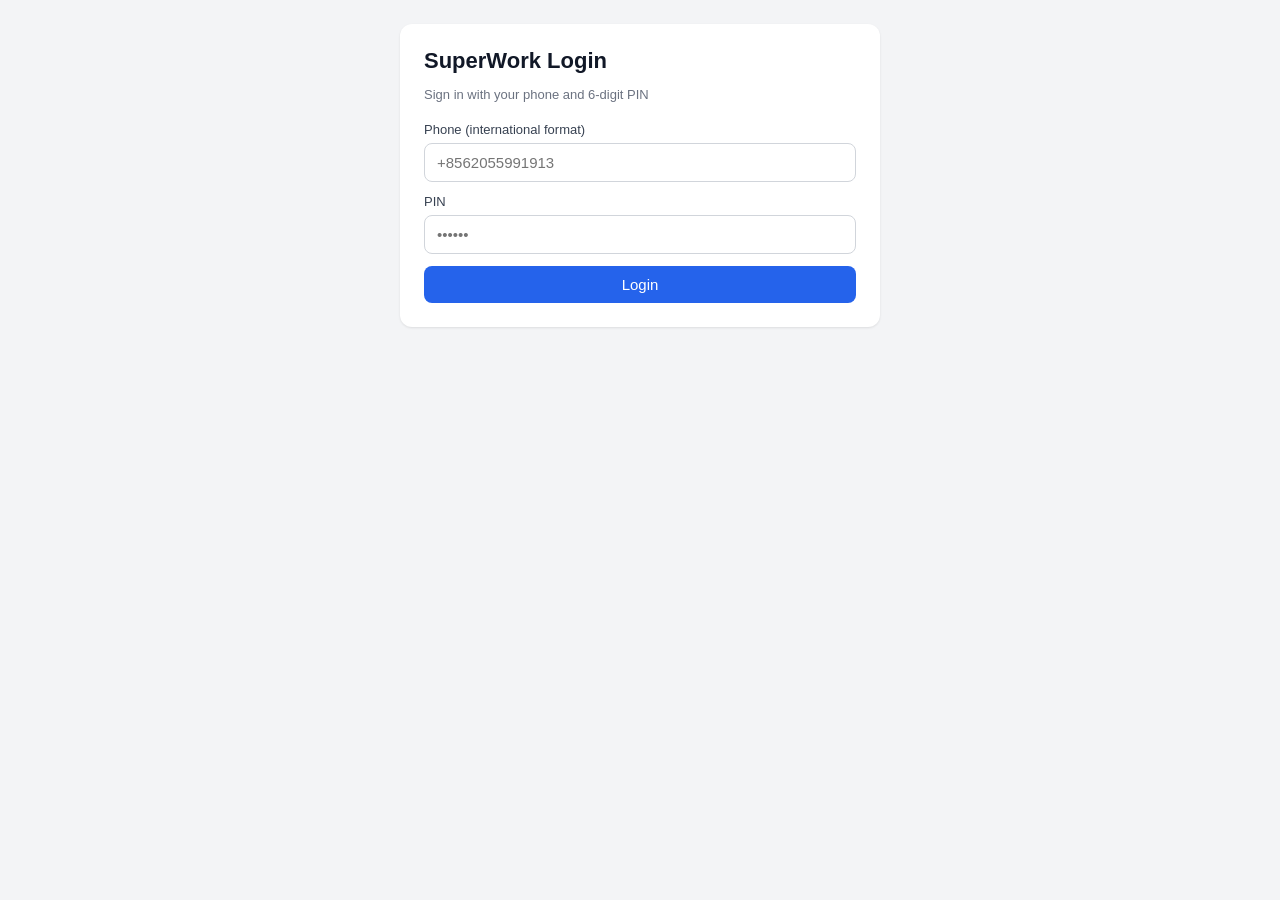
==== index.html @ 6921fdc0 "Initial commit: SuperWork v2 static frontend Co-Authored-By: Claude Opus 4.7 (1M context) <noreply@a" ====
<!DOCTYPE html>
<html lang="en">
<head>
  <meta charset="UTF-8">
  <meta name="viewport" content="width=device-width, initial-scale=1">
  <title>SuperWork v2 — Login</title>
  <link rel="stylesheet" href="styles.css">
</head>
<body>
  <div class="container">
    <h1>SuperWork Login</h1>
    <p class="subtitle">Sign in with your phone and 6-digit PIN</p>

    <form id="loginForm">
      <label>
        Phone (international format)
        <input type="tel" id="phone" placeholder="+8562055991913" autocomplete="tel" required>
      </label>
      <label>
        PIN
        <input type="password" id="pin" inputmode="numeric" pattern="\d{6}" maxlength="6" placeholder="••••••" autocomplete="current-password" required>
      </label>
      <button type="submit" id="submitBtn">Login</button>
    </form>

    <div id="error" class="error" style="display:none; margin-top: 16px;"></div>
  </div>

  <script src="api.js"></script>
  <script>
    const form = document.getElementById('loginForm');
    const errorEl = document.getElementById('error');
    const submitBtn = document.getElementById('submitBtn');

    if (localStorage.getItem('sw_token')) {
      window.location.href = 'checkin.html';
    }

    form.addEventListener('submit', async (e) => {
      e.preventDefault();
      const phone = document.getElementById('phone').value.trim();
      const pin = document.getElementById('pin').value.trim();

      errorEl.style.display = 'none';
      errorEl.textContent = '';
      submitBtn.disabled = true;
      submitBtn.textContent = 'Signing in…';

      try {
        const data = await SuperWorkAPI.login(phone, pin);
        localStorage.setItem('sw_token', data.token.accessToken);
        localStorage.setItem('sw_refresh', data.token.refreshToken);
        localStorage.setItem('sw_user', JSON.stringify(data.user));
        localStorage.setItem('sw_attendance', data.attendance_status || '');
        window.location.href = 'checkin.html';
      } catch (err) {
        errorEl.textContent = err.message;
        errorEl.style.display = 'block';
        submitBtn.disabled = false;
        submitBtn.textContent = 'Login';
      }
    });
  </script>
</body>
</html>
---- styles.css ----
* { box-sizing: border-box; }
body {
  font-family: -apple-system, BlinkMacSystemFont, "Segoe UI", Roboto, sans-serif;
  background: #f3f4f6;
  margin: 0;
  padding: 24px;
  color: #111827;
}
.container {
  max-width: 480px;
  margin: 0 auto;
  background: #fff;
  border-radius: 12px;
  padding: 24px;
  box-shadow: 0 1px 3px rgba(0,0,0,.06), 0 1px 2px rgba(0,0,0,.04);
}
h1 {
  font-size: 22px;
  margin: 0 0 4px;
}
.subtitle {
  color: #6b7280;
  font-size: 13px;
  margin-bottom: 20px;
}
form, .section { display: flex; flex-direction: column; gap: 12px; }
label {
  display: flex;
  flex-direction: column;
  gap: 6px;
  font-size: 13px;
  color: #374151;
  font-weight: 500;
}
input, select {
  padding: 10px 12px;
  border: 1px solid #d1d5db;
  border-radius: 8px;
  font-size: 15px;
  font-family: inherit;
}
input:focus, select:focus {
  outline: none;
  border-color: #2563eb;
  box-shadow: 0 0 0 3px rgba(37,99,235,.15);
}
button {
  padding: 10px 16px;
  background: #2563eb;
  color: #fff;
  border: none;
  border-radius: 8px;
  font-size: 15px;
  font-weight: 500;
  cursor: pointer;
}
button:hover:not(:disabled) { background: #1d4ed8; }
button:disabled { background: #9ca3af; cursor: not-allowed; }
button.secondary {
  background: #fff;
  color: #374151;
  border: 1px solid #d1d5db;
}
button.secondary:hover:not(:disabled) { background: #f9fafb; }
.error {
  background: #fef2f2;
  border: 1px solid #fecaca;
  color: #991b1b;
  padding: 10px 12px;
  border-radius: 8px;
  font-size: 13px;
}
.success {
  background: #f0fdf4;
  border: 1px solid #bbf7d0;
  color: #166534;
  padding: 10px 12px;
  border-radius: 8px;
  font-size: 13px;
}
.info {
  background: #eff6ff;
  border: 1px solid #bfdbfe;
  color: #1e40af;
  padding: 10px 12px;
  border-radius: 8px;
  font-size: 13px;
}
.user-card {
  display: flex;
  align-items: center;
  gap: 12px;
  padding: 12px;
  background: #f9fafb;
  border-radius: 8px;
}
.user-card img {
  width: 48px;
  height: 48px;
  border-radius: 50%;
  object-fit: cover;
}
.user-card .name { font-weight: 600; font-size: 15px; }
.user-card .meta { color: #6b7280; font-size: 12px; }
.status-badge {
  display: inline-block;
  padding: 4px 10px;
  border-radius: 999px;
  font-size: 12px;
  font-weight: 500;
}
.status-badge.in { background: #dcfce7; color: #166534; }
.status-badge.out { background: #fee2e2; color: #991b1b; }
.camera-section {
  display: flex;
  flex-direction: column;
  align-items: center;
  gap: 12px;
}
video, img.preview {
  width: 100%;
  max-width: 320px;
  height: 240px;
  background: #000;
  border-radius: 8px;
  object-fit: cover;
}
.row {
  display: flex;
  gap: 8px;
}
.row > * { flex: 1; }
.gps-info {
  font-size: 12px;
  color: #6b7280;
  font-family: ui-monospace, SFMono-Regular, monospace;
}
#map {
  width: 100%;
  height: 280px;
  border-radius: 8px;
  border: 1px solid #d1d5db;
  z-index: 0;
}
.map-hint {
  font-size: 12px;
  color: #6b7280;
  margin-top: -4px;
}
.record-display {
  display: grid;
  grid-template-columns: auto 1fr;
  gap: 6px 12px;
  font-size: 13px;
  padding: 12px;
  background: #f9fafb;
  border-radius: 8px;
}
.record-display .label { color: #6b7280; }
.record-display .value { font-weight: 500; }

.history-table {
  width: 100%;
  border-collapse: collapse;
  font-size: 13px;
}
.history-table th, .history-table td {
  text-align: left;
  padding: 8px 10px;
  border-bottom: 1px solid #e5e7eb;
}
.history-table th {
  background: #f9fafb;
  font-weight: 600;
  color: #374151;
  font-size: 12px;
  text-transform: uppercase;
  letter-spacing: .03em;
}
.history-table tr:last-child td { border-bottom: none; }
.history-table .late { color: #b45309; font-weight: 500; }
.history-table .ontime { color: #166534; }
.history-table .empty {
  text-align: center;
  color: #9ca3af;
  padding: 24px;
}
.history-summary {
  display: flex;
  gap: 16px;
  flex-wrap: wrap;
  font-size: 13px;
  color: #374151;
  padding: 10px 12px;
  background: #f9fafb;
  border-radius: 8px;
  margin-bottom: 12px;
}
.history-summary strong { font-weight: 600; color: #111827; }
.nav-row {
  display: flex;
  gap: 8px;
  margin-bottom: 16px;
}
.nav-row a {
  flex: 1;
  text-align: center;
  text-decoration: none;
  padding: 8px 12px;
  background: #fff;
  color: #374151;
  border: 1px solid #d1d5db;
  border-radius: 8px;
  font-size: 13px;
  font-weight: 500;
}
.nav-row a.active {
  background: #2563eb;
  color: #fff;
  border-color: #2563eb;
}
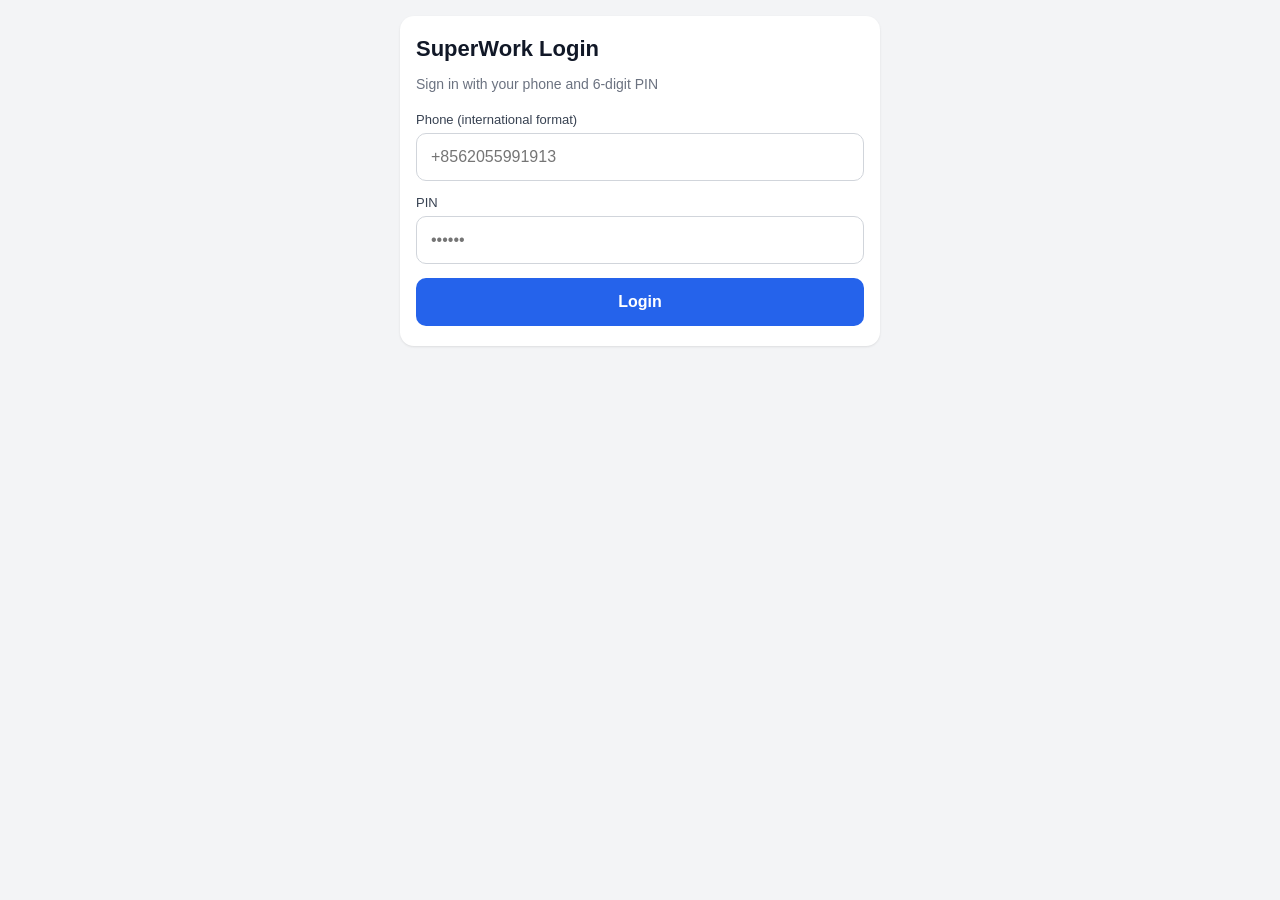
==== commit 2e5df17c: "Mobile-friendly UI polish + use last saved location as default - Inputs/buttons sized for touch (min" ====
--- a/index.html
+++ b/index.html
@@ -2,7 +2,12 @@
 <html lang="en">
 <head>
   <meta charset="UTF-8">
-  <meta name="viewport" content="width=device-width, initial-scale=1">
+  <meta name="viewport" content="width=device-width, initial-scale=1, viewport-fit=cover">
+  <meta name="theme-color" content="#2563eb">
+  <meta name="apple-mobile-web-app-capable" content="yes">
+  <meta name="apple-mobile-web-app-status-bar-style" content="default">
+  <meta name="apple-mobile-web-app-title" content="SuperWork">
+  <meta name="mobile-web-app-capable" content="yes">
   <title>SuperWork v2 — Login</title>
   <link rel="stylesheet" href="styles.css">
 </head>
--- a/styles.css
+++ b/styles.css
@@ -1,17 +1,21 @@
 * { box-sizing: border-box; }
+html, body { -webkit-tap-highlight-color: transparent; }
 body {
   font-family: -apple-system, BlinkMacSystemFont, "Segoe UI", Roboto, sans-serif;
   background: #f3f4f6;
   margin: 0;
-  padding: 24px;
+  padding: 16px 12px;
+  padding-bottom: max(16px, env(safe-area-inset-bottom));
+  padding-top: max(16px, env(safe-area-inset-top));
   color: #111827;
+  -webkit-text-size-adjust: 100%;
 }
 .container {
   max-width: 480px;
   margin: 0 auto;
   background: #fff;
-  border-radius: 12px;
-  padding: 24px;
+  border-radius: 14px;
+  padding: 20px 16px;
   box-shadow: 0 1px 3px rgba(0,0,0,.06), 0 1px 2px rgba(0,0,0,.04);
 }
 h1 {
@@ -20,10 +24,10 @@
 }
 .subtitle {
   color: #6b7280;
-  font-size: 13px;
+  font-size: 14px;
   margin-bottom: 20px;
 }
-form, .section { display: flex; flex-direction: column; gap: 12px; }
+form, .section { display: flex; flex-direction: column; gap: 14px; }
 label {
   display: flex;
   flex-direction: column;
@@ -33,58 +37,67 @@
   font-weight: 500;
 }
 input, select {
-  padding: 10px 12px;
-  border: 1px solid #d1d5db;
-  border-radius: 8px;
-  font-size: 15px;
+  padding: 12px 14px;
+  border: 1px solid #d1d5db;
+  border-radius: 10px;
+  font-size: 16px; /* prevents iOS zoom on focus */
   font-family: inherit;
+  min-height: 48px;
+  background: #fff;
+  color: #111827;
+  appearance: none;
+  -webkit-appearance: none;
 }
 input:focus, select:focus {
   outline: none;
   border-color: #2563eb;
-  box-shadow: 0 0 0 3px rgba(37,99,235,.15);
+  box-shadow: 0 0 0 3px rgba(37,99,235,.18);
 }
 button {
-  padding: 10px 16px;
+  padding: 12px 16px;
   background: #2563eb;
   color: #fff;
   border: none;
-  border-radius: 8px;
-  font-size: 15px;
-  font-weight: 500;
+  border-radius: 10px;
+  font-size: 16px;
+  font-weight: 600;
   cursor: pointer;
-}
+  min-height: 48px;
+  touch-action: manipulation;
+}
+button:active:not(:disabled) { transform: scale(0.98); }
 button:hover:not(:disabled) { background: #1d4ed8; }
 button:disabled { background: #9ca3af; cursor: not-allowed; }
 button.secondary {
   background: #fff;
   color: #374151;
   border: 1px solid #d1d5db;
+  font-weight: 500;
 }
 button.secondary:hover:not(:disabled) { background: #f9fafb; }
 .error {
   background: #fef2f2;
   border: 1px solid #fecaca;
   color: #991b1b;
-  padding: 10px 12px;
-  border-radius: 8px;
-  font-size: 13px;
+  padding: 12px 14px;
+  border-radius: 10px;
+  font-size: 14px;
 }
 .success {
   background: #f0fdf4;
   border: 1px solid #bbf7d0;
   color: #166534;
-  padding: 10px 12px;
-  border-radius: 8px;
-  font-size: 13px;
+  padding: 12px 14px;
+  border-radius: 10px;
+  font-size: 14px;
 }
 .info {
   background: #eff6ff;
   border: 1px solid #bfdbfe;
   color: #1e40af;
-  padding: 10px 12px;
-  border-radius: 8px;
-  font-size: 13px;
+  padding: 12px 14px;
+  border-radius: 10px;
+  font-size: 14px;
 }
 .user-card {
   display: flex;
@@ -92,13 +105,14 @@
   gap: 12px;
   padding: 12px;
   background: #f9fafb;
-  border-radius: 8px;
+  border-radius: 10px;
 }
 .user-card img {
   width: 48px;
   height: 48px;
   border-radius: 50%;
   object-fit: cover;
+  background: #e5e7eb;
 }
 .user-card .name { font-weight: 600; font-size: 15px; }
 .user-card .meta { color: #6b7280; font-size: 12px; }
@@ -107,7 +121,7 @@
   padding: 4px 10px;
   border-radius: 999px;
   font-size: 12px;
-  font-weight: 500;
+  font-weight: 600;
 }
 .status-badge.in { background: #dcfce7; color: #166534; }
 .status-badge.out { background: #fee2e2; color: #991b1b; }
@@ -119,26 +133,29 @@
 }
 video, img.preview {
   width: 100%;
-  max-width: 320px;
-  height: 240px;
+  max-width: 100%;
+  aspect-ratio: 4 / 3;
+  height: auto;
   background: #000;
-  border-radius: 8px;
+  border-radius: 12px;
   object-fit: cover;
 }
 .row {
   display: flex;
   gap: 8px;
-}
-.row > * { flex: 1; }
+  flex-wrap: wrap;
+}
+.row > * { flex: 1 1 calc(50% - 4px); min-width: 0; }
 .gps-info {
   font-size: 12px;
   color: #6b7280;
   font-family: ui-monospace, SFMono-Regular, monospace;
+  word-break: break-all;
 }
 #map {
   width: 100%;
-  height: 280px;
-  border-radius: 8px;
+  height: 260px;
+  border-radius: 10px;
   border: 1px solid #d1d5db;
   z-index: 0;
 }
@@ -151,34 +168,34 @@
   display: grid;
   grid-template-columns: auto 1fr;
   gap: 6px 12px;
-  font-size: 13px;
-  padding: 12px;
-  background: #f9fafb;
-  border-radius: 8px;
+  font-size: 14px;
+  padding: 14px;
+  background: #f9fafb;
+  border-radius: 10px;
 }
 .record-display .label { color: #6b7280; }
-.record-display .value { font-weight: 500; }
+.record-display .value { font-weight: 600; }
 
 .history-table {
   width: 100%;
   border-collapse: collapse;
-  font-size: 13px;
+  font-size: 14px;
 }
 .history-table th, .history-table td {
   text-align: left;
-  padding: 8px 10px;
+  padding: 10px 8px;
   border-bottom: 1px solid #e5e7eb;
 }
 .history-table th {
   background: #f9fafb;
   font-weight: 600;
   color: #374151;
-  font-size: 12px;
+  font-size: 11px;
   text-transform: uppercase;
   letter-spacing: .03em;
 }
 .history-table tr:last-child td { border-bottom: none; }
-.history-table .late { color: #b45309; font-weight: 500; }
+.history-table .late { color: #b45309; font-weight: 600; }
 .history-table .ontime { color: #166534; }
 .history-table .empty {
   text-align: center;
@@ -187,16 +204,25 @@
 }
 .history-summary {
   display: flex;
-  gap: 16px;
+  gap: 12px;
   flex-wrap: wrap;
   font-size: 13px;
   color: #374151;
-  padding: 10px 12px;
-  background: #f9fafb;
-  border-radius: 8px;
+  padding: 12px;
+  background: #f9fafb;
+  border-radius: 10px;
   margin-bottom: 12px;
 }
-.history-summary strong { font-weight: 600; color: #111827; }
+.history-summary > div {
+  flex: 1 1 calc(50% - 6px);
+  min-width: 110px;
+}
+.history-summary strong {
+  font-weight: 700;
+  color: #111827;
+  font-size: 16px;
+  display: block;
+}
 .nav-row {
   display: flex;
   gap: 8px;
@@ -206,16 +232,36 @@
   flex: 1;
   text-align: center;
   text-decoration: none;
-  padding: 8px 12px;
-  background: #fff;
-  color: #374151;
-  border: 1px solid #d1d5db;
-  border-radius: 8px;
-  font-size: 13px;
+  padding: 12px 12px;
+  background: #fff;
+  color: #374151;
+  border: 1px solid #d1d5db;
+  border-radius: 10px;
+  font-size: 14px;
   font-weight: 500;
+  min-height: 44px;
+  display: flex;
+  align-items: center;
+  justify-content: center;
 }
 .nav-row a.active {
   background: #2563eb;
   color: #fff;
   border-color: #2563eb;
 }
+
+/* phone-specific tweaks */
+@media (max-width: 480px) {
+  body { padding: 0; background: #fff; }
+  .container {
+    border-radius: 0;
+    box-shadow: none;
+    padding: 16px 14px;
+    padding-top: max(16px, env(safe-area-inset-top));
+    padding-bottom: max(16px, env(safe-area-inset-bottom));
+    min-height: 100vh;
+  }
+  h1 { font-size: 20px; }
+  #map { height: 220px; }
+  .history-table th, .history-table td { padding: 10px 6px; font-size: 13px; }
+}
